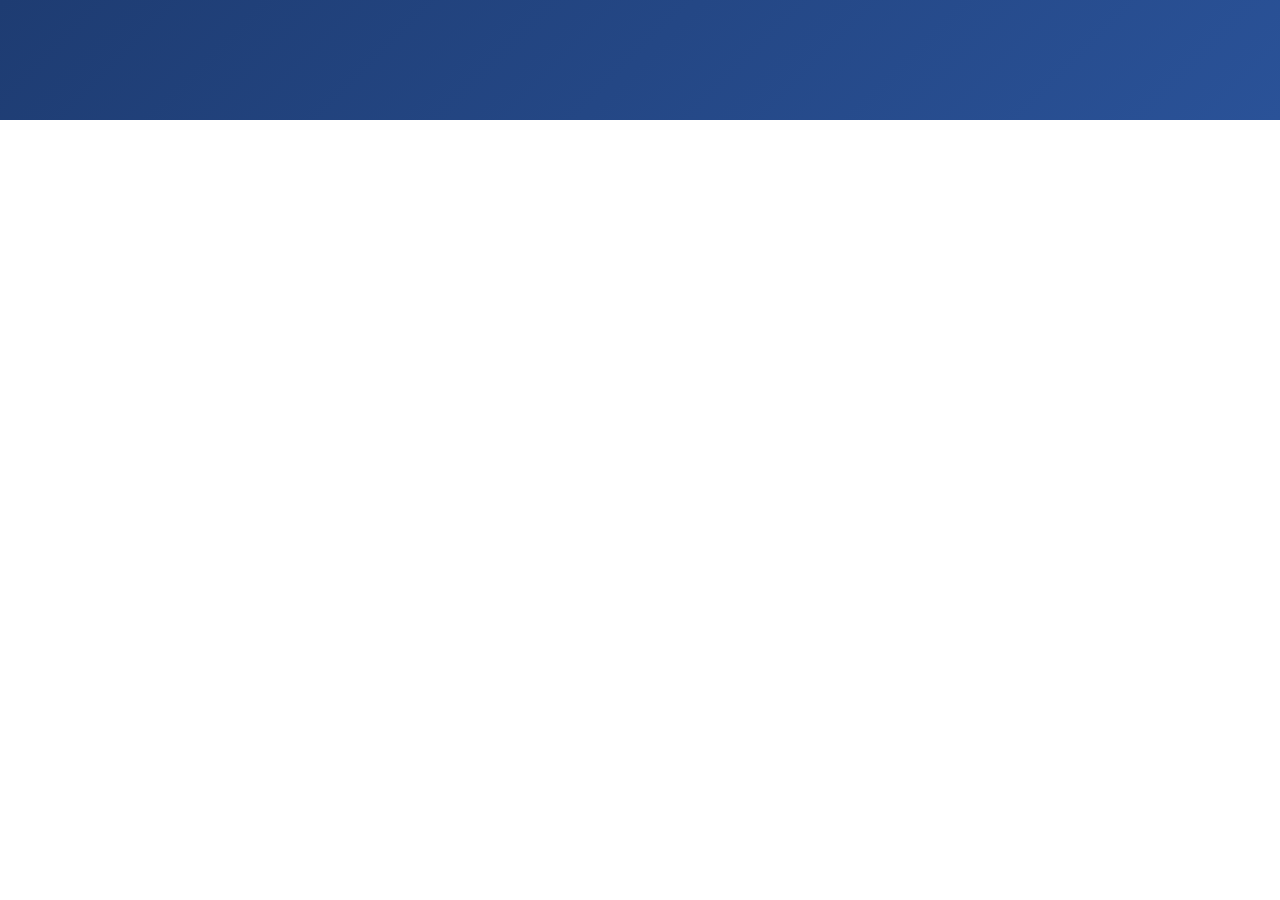
==== ejercicio_portafolio_16feb/index.html @ f3be96a8 "Se añade la carpeta de la acitividad y los archivos para el ejercicio 17 FEBRERO" ====
<!DOCTYPE html>
<html lang="en">

<head>
    <meta charset="UTF-8">
    <meta name="viewport" content="width=device-width, initial-scale=1.0">
    <!--conexion bootstrap-->
    <link href="https://cdnjs.cloudflare.com/ajax/libs/bootstrap/5.3.0/css/bootstrap.min.css" rel="stylesheet">
    <script src="https://cdnjs.cloudflare.com/ajax/libs/bootstrap/5.3.0/js/bootstrap.bundle.min.js"></script>
    <!--conexion al css-->
    <link rel="stylesheet" href="style.css">
    <!--conexion al script-->
    <script src="script.js" defer></script>
    <!--conexion a la fuente y los iconos-->
    <link href="https://fonts.googleapis.com/css2?family=Roboto:wght@300;400;500;700&display=swap" rel="stylesheet">
    <link href="https://cdnjs.cloudflare.com/ajax/libs/font-awesome/6.4.0/css/all.min.css" rel="stylesheet">

    <title>Mi portafolio</title>
</head>

<body>
    <!-- Header -->
    <header class="header"></header>
    <section class="about"></section>
    <section class="projects"></section>
    <section class="skills"></section>
    <footer class="footer"></footer>

</body>

</html>
---- ejercicio_portafolio_16feb/style.css ----
/*Estilo principal*/
:root {
    --color-primario: #1e3c72;
    --color-secundario: #2a5298;
    --acento: #ff6b6b;
    --fuente-principal: 'Roboto', sans-serif;
}

.header {
    background: linear-gradient(135deg, var(--color-primario), var(--color-secundario));
    color: white;
    padding: 60px 20px;
    text-align: center;
}

.header h1 {
    font-size: 48px;
    font-weight: 700;
    margin-bottom: 10px;
}

.header p {
    font-size: 18px;
    opacity: 0.9;
}

/*Contenido visual*/
.projects-grid {
    display: grid;
    grid-template-columns: repeat(auto-fit, minmax(300px, 1fr));
    gap: 30px;
    margin: 40px 0;
}

.project-card {
    border-radius: 8px;
    overflow: hidden;
    box-shadow: 0 4px 12px rgba(0, 0, 0, 0.1);
    transition: transform 0.3s, box-shadow 0.3s;
}

.project-card:hover {
    transform: translateY(-10px);
    box-shadow: 0 8px 24px rgba(0, 0, 0, 0.2);
}

/*Animaciones*/
@keyframes fadeIn {
    from {
        opacity: 0;
        transform: translateY(20px);
    }
    to {
        opacity: 1;
        transform: translateY(0);
    }
}

@keyframes slideInLeft {
    from {
        opacity: 0;
        transform: translateX(-50px);
    }
    to {
        opacity: 1;
        transform: translateX(0);
    }
}

.project-card {
    animation: fadeIn 0.6s ease-out;
}

.skill-badge {
    animation: slideInLeft 0.6s ease-out;
}

/*responsive*/
@media (max-width: 768px) {
    .header h1 {
        font-size: 32px;
    }
    
    .projects-grid {
        grid-template-columns: 1fr;
    }
    
    .nav-menu {
        flex-direction: column;
        gap: 10px;
    }
}
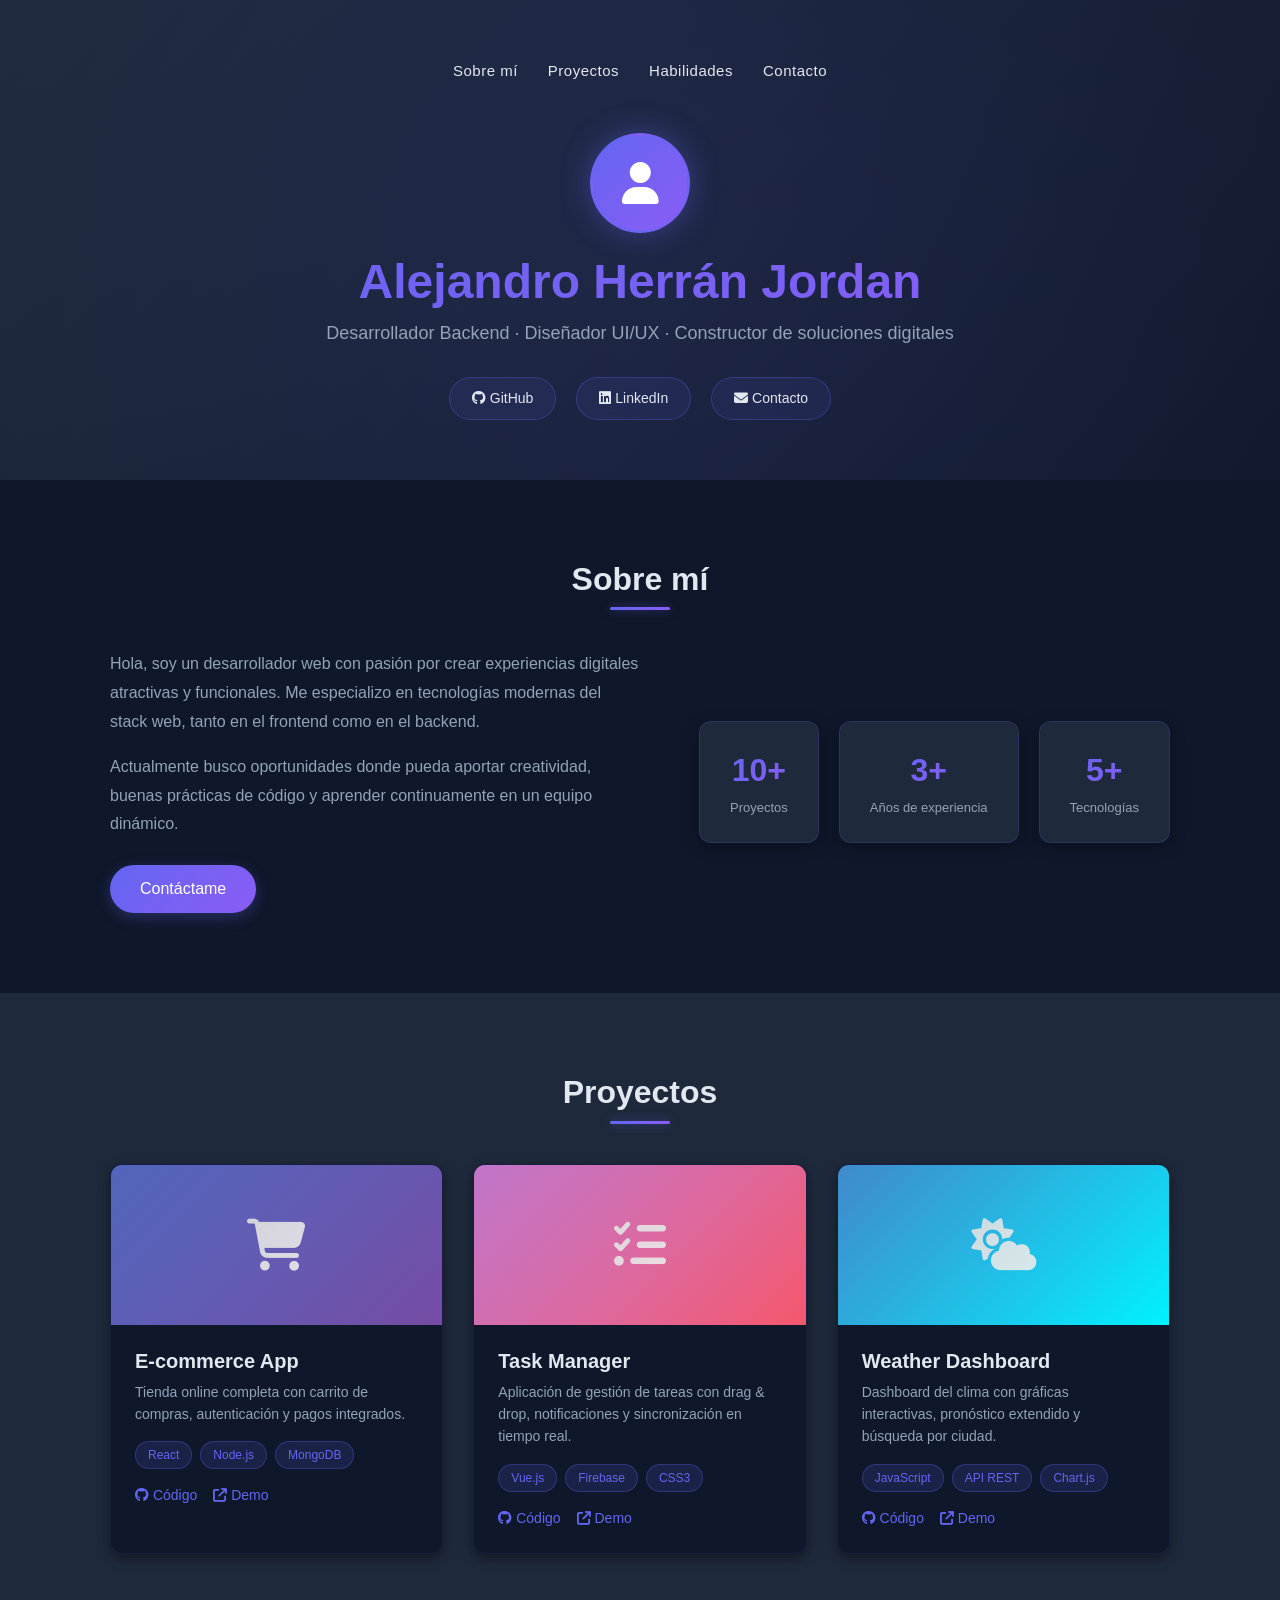
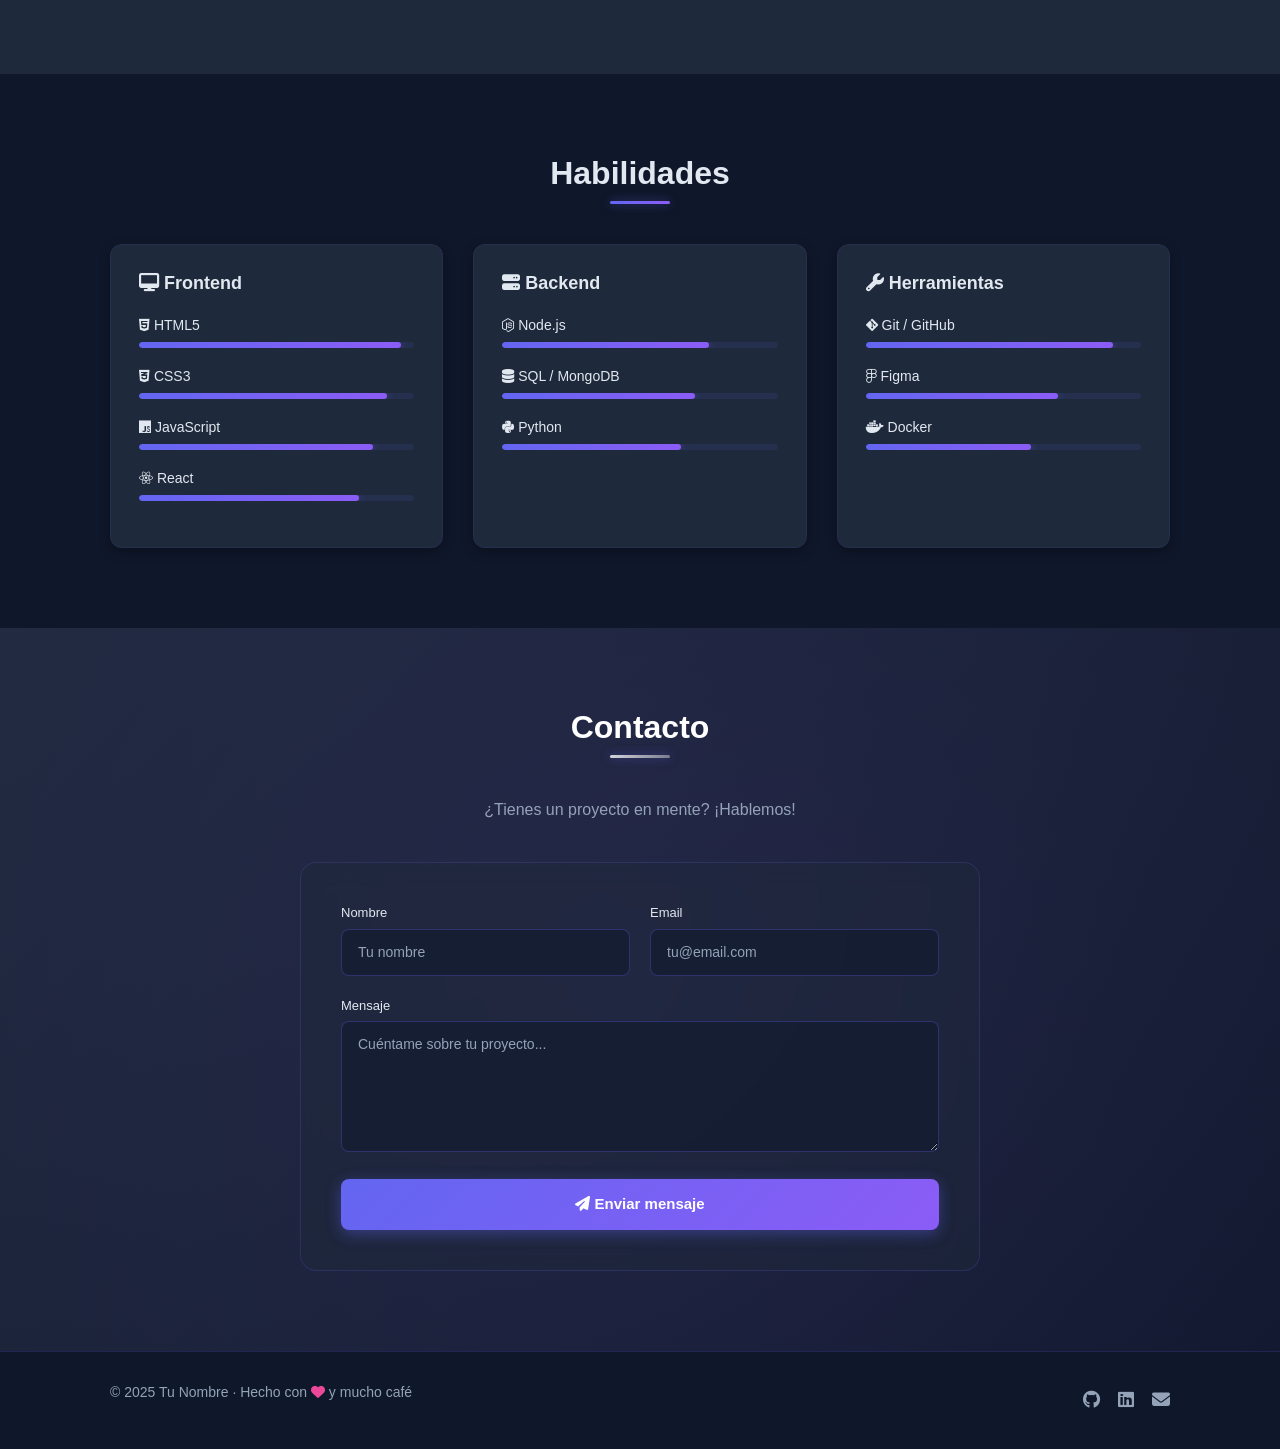
==== commit d95eb7ae: "Se elimina archivos, se termina de añadir elementos y diseño al apartado del portafolio 17/02" ====
--- a/ejercicio_portafolio_16feb/index.html
+++ b/ejercicio_portafolio_16feb/index.html
@@ -4,28 +4,238 @@
 <head>
     <meta charset="UTF-8">
     <meta name="viewport" content="width=device-width, initial-scale=1.0">
-    <!--conexion bootstrap-->
+    <!-- Conexion bootstrap -->
     <link href="https://cdnjs.cloudflare.com/ajax/libs/bootstrap/5.3.0/css/bootstrap.min.css" rel="stylesheet">
     <script src="https://cdnjs.cloudflare.com/ajax/libs/bootstrap/5.3.0/js/bootstrap.bundle.min.js"></script>
-    <!--conexion al css-->
+    <!-- conexion con css -->
     <link rel="stylesheet" href="style.css">
-    <!--conexion al script-->
+    <!-- conexion script -->
     <script src="script.js" defer></script>
-    <!--conexion a la fuente y los iconos-->
+    <!-- conexion de la fuente y los iconos -->
     <link href="https://fonts.googleapis.com/css2?family=Roboto:wght@300;400;500;700&display=swap" rel="stylesheet">
     <link href="https://cdnjs.cloudflare.com/ajax/libs/font-awesome/6.4.0/css/all.min.css" rel="stylesheet">
-
     <title>Mi portafolio</title>
 </head>
 
 <body>
+
     <!-- Header -->
-    <header class="header"></header>
-    <section class="about"></section>
-    <section class="projects"></section>
-    <section class="skills"></section>
-    <footer class="footer"></footer>
+    <header class="header">
+        <nav class="nav-menu">
+            <a href="#about">Sobre mí</a>
+            <a href="#projects">Proyectos</a>
+            <a href="#skills">Habilidades</a>
+            <a href="#contact">Contacto</a>
+        </nav>
+        <div class="header-content">
+            <div class="avatar">
+                <i class="fa-solid fa-user"></i>
+            </div>
+            <h1>Alejandro Herrán Jordan</h1>
+            <p>Desarrollador Backend · Diseñador UI/UX · Constructor de soluciones digitales</p>
+            <div class="header-links">
+                <a href="https://github.com/ahj-dev" target="_blank"><i class="fa-brands fa-github"></i> GitHub</a>
+                <a href="https://linkedin.com/" target="_blank"><i class="fa-brands fa-linkedin"></i> LinkedIn</a>
+                <a href="#contact"><i class="fa-solid fa-envelope"></i> Contacto</a>
+            </div>
+        </div>
+    </header>
+
+    <!-- Seccion sobre mi -->
+    <section class="about" id="about">
+        <div class="container">
+            <h2 class="section-title">Sobre mí</h2>
+            <div class="about-content">
+                <div class="about-text">
+                    <p>Hola, soy un desarrollador web con pasión por crear experiencias digitales atractivas y funcionales. Me especializo en tecnologías modernas del stack web, tanto en el frontend como en el backend.</p>
+                    <p>Actualmente busco oportunidades donde pueda aportar creatividad, buenas prácticas de código y aprender continuamente en un equipo dinámico.</p>
+                    <a href="#contact" class="btn-primary">Contáctame</a>
+                </div>
+                <div class="about-stats">
+                    <div class="stat-card">
+                        <span class="stat-number">10+</span>
+                        <span class="stat-label">Proyectos</span>
+                    </div>
+                    <div class="stat-card">
+                        <span class="stat-number">3+</span>
+                        <span class="stat-label">Años de experiencia</span>
+                    </div>
+                    <div class="stat-card">
+                        <span class="stat-number">5+</span>
+                        <span class="stat-label">Tecnologías</span>
+                    </div>
+                </div>
+            </div>
+        </div>
+    </section>
+
+    <!-- Proyectos -->
+    <section class="projects" id="projects">
+        <div class="container">
+            <h2 class="section-title">Proyectos</h2>
+            <div class="projects-grid">
+
+                <div class="project-card">
+                    <div class="project-img" style="background: linear-gradient(135deg, #667eea, #764ba2);">
+                        <i class="fa-solid fa-cart-shopping"></i>
+                    </div>
+                    <div class="project-info">
+                        <h3>E-commerce App</h3>
+                        <p>Tienda online completa con carrito de compras, autenticación y pagos integrados.</p>
+                        <div class="project-tags">
+                            <span>React</span><span>Node.js</span><span>MongoDB</span>
+                        </div>
+                        <div class="project-links">
+                            <a href="#"><i class="fa-brands fa-github"></i> Código</a>
+                            <a href="#"><i class="fa-solid fa-arrow-up-right-from-square"></i> Demo</a>
+                        </div>
+                    </div>
+                </div>
+
+                <div class="project-card">
+                    <div class="project-img" style="background: linear-gradient(135deg, #f093fb, #f5576c);">
+                        <i class="fa-solid fa-list-check"></i>
+                    </div>
+                    <div class="project-info">
+                        <h3>Task Manager</h3>
+                        <p>Aplicación de gestión de tareas con drag & drop, notificaciones y sincronización en tiempo real.</p>
+                        <div class="project-tags">
+                            <span>Vue.js</span><span>Firebase</span><span>CSS3</span>
+                        </div>
+                        <div class="project-links">
+                            <a href="#"><i class="fa-brands fa-github"></i> Código</a>
+                            <a href="#"><i class="fa-solid fa-arrow-up-right-from-square"></i> Demo</a>
+                        </div>
+                    </div>
+                </div>
+
+                <div class="project-card">
+                    <div class="project-img" style="background: linear-gradient(135deg, #4facfe, #00f2fe);">
+                        <i class="fa-solid fa-cloud-sun"></i>
+                    </div>
+                    <div class="project-info">
+                        <h3>Weather Dashboard</h3>
+                        <p>Dashboard del clima con gráficas interactivas, pronóstico extendido y búsqueda por ciudad.</p>
+                        <div class="project-tags">
+                            <span>JavaScript</span><span>API REST</span><span>Chart.js</span>
+                        </div>
+                        <div class="project-links">
+                            <a href="#"><i class="fa-brands fa-github"></i> Código</a>
+                            <a href="#"><i class="fa-solid fa-arrow-up-right-from-square"></i> Demo</a>
+                        </div>
+                    </div>
+                </div>
+
+            </div>
+        </div>
+    </section>
+
+    <!-- Habilidades -->
+    <section class="skills" id="skills">
+        <div class="container">
+            <h2 class="section-title">Habilidades</h2>
+            <div class="skills-content">
+
+                <div class="skills-category">
+                    <h3><i class="fa-solid fa-desktop"></i> Frontend</h3>
+                    <div class="skills-list">
+                        <div class="skill-badge">
+                            <i class="fa-brands fa-html5"></i> HTML5
+                            <div class="skill-bar"><div class="skill-fill" style="width:95%"></div></div>
+                        </div>
+                        <div class="skill-badge">
+                            <i class="fa-brands fa-css3-alt"></i> CSS3
+                            <div class="skill-bar"><div class="skill-fill" style="width:90%"></div></div>
+                        </div>
+                        <div class="skill-badge">
+                            <i class="fa-brands fa-js"></i> JavaScript
+                            <div class="skill-bar"><div class="skill-fill" style="width:85%"></div></div>
+                        </div>
+                        <div class="skill-badge">
+                            <i class="fa-brands fa-react"></i> React
+                            <div class="skill-bar"><div class="skill-fill" style="width:80%"></div></div>
+                        </div>
+                    </div>
+                </div>
+
+                <div class="skills-category">
+                    <h3><i class="fa-solid fa-server"></i> Backend</h3>
+                    <div class="skills-list">
+                        <div class="skill-badge">
+                            <i class="fa-brands fa-node-js"></i> Node.js
+                            <div class="skill-bar"><div class="skill-fill" style="width:75%"></div></div>
+                        </div>
+                        <div class="skill-badge">
+                            <i class="fa-solid fa-database"></i> SQL / MongoDB
+                            <div class="skill-bar"><div class="skill-fill" style="width:70%"></div></div>
+                        </div>
+                        <div class="skill-badge">
+                            <i class="fa-brands fa-python"></i> Python
+                            <div class="skill-bar"><div class="skill-fill" style="width:65%"></div></div>
+                        </div>
+                    </div>
+                </div>
+
+                <div class="skills-category">
+                    <h3><i class="fa-solid fa-wrench"></i> Herramientas</h3>
+                    <div class="skills-list">
+                        <div class="skill-badge">
+                            <i class="fa-brands fa-git-alt"></i> Git / GitHub
+                            <div class="skill-bar"><div class="skill-fill" style="width:90%"></div></div>
+                        </div>
+                        <div class="skill-badge">
+                            <i class="fa-brands fa-figma"></i> Figma
+                            <div class="skill-bar"><div class="skill-fill" style="width:70%"></div></div>
+                        </div>
+                        <div class="skill-badge">
+                            <i class="fa-brands fa-docker"></i> Docker
+                            <div class="skill-bar"><div class="skill-fill" style="width:60%"></div></div>
+                        </div>
+                    </div>
+                </div>
+
+            </div>
+        </div>
+    </section>
+
+    <!-- Contacto -->
+    <section class="contact" id="contact">
+        <div class="container">
+            <h2 class="section-title light">Contacto</h2>
+            <p class="contact-subtitle">¿Tienes un proyecto en mente? ¡Hablemos!</p>
+            <form id="contactForm" class="contact-form">
+                <div class="form-row">
+                    <div class="form-group">
+                        <label for="nombre">Nombre</label>
+                        <input type="text" id="nombre" placeholder="Tu nombre" required>
+                    </div>
+                    <div class="form-group">
+                        <label for="email">Email</label>
+                        <input type="email" id="email" placeholder="tu@email.com" required>
+                    </div>
+                </div>
+                <div class="form-group">
+                    <label for="mensaje">Mensaje</label>
+                    <textarea id="mensaje" rows="5" placeholder="Cuéntame sobre tu proyecto..."></textarea>
+                </div>
+                <button type="submit" class="btn-submit">
+                    <i class="fa-solid fa-paper-plane"></i> Enviar mensaje
+                </button>
+            </form>
+        </div>
+    </section>
+
+    <!-- Footer -->
+    <footer class="footer">
+        <div class="container">
+            <p>&copy; 2025 Tu Nombre · Hecho con <i class="fa-solid fa-heart" style="color: var(--acento)"></i> y mucho café</p>
+            <div class="footer-links">
+                <a href="https://github.com/" target="_blank"><i class="fa-brands fa-github"></i></a>
+                <a href="https://linkedin.com/" target="_blank"><i class="fa-brands fa-linkedin"></i></a>
+                <a href="mailto:tu@email.com"><i class="fa-solid fa-envelope"></i></a>
+            </div>
+        </div>
+    </footer>
 
 </body>
-
 </html>
--- a/ejercicio_portafolio_16feb/style.css
+++ b/ejercicio_portafolio_16feb/style.css
@@ -1,30 +1,284 @@
-/*Estilo principal*/
+/* ===== VARIABLES Y BASE ===== */
 :root {
-    --color-primario: #1e3c72;
-    --color-secundario: #2a5298;
-    --acento: #ff6b6b;
+    --color-primario: #6366f1;      
+    --color-secundario: #8b5cf6;    
+    --acento: #ec4899;              
     --fuente-principal: 'Roboto', sans-serif;
-}
-
+    --bg-oscuro: #0f172a;           
+    --bg-claro: #1e293b;            
+    --texto: #e2e8f0;               
+    --texto-secundario: #94a3b8;   
+}
+* {
+    margin: 0;
+    padding: 0;
+    box-sizing: border-box;
+}
+
+body {
+    font-family: var(--fuente-principal);
+    color: var(--texto);
+    background-color: var(--bg-oscuro);
+    scroll-behavior: smooth;
+}
+
+.container {
+    max-width: 1100px;
+    margin: 0 auto;
+    padding: 0 20px;
+}
+
+/* ===== HEADER ===== */
 .header {
-    background: linear-gradient(135deg, var(--color-primario), var(--color-secundario));
+    background: linear-gradient(135deg, #1e293b 0%, #0f172a 100%);
+    position: relative;
+    overflow: hidden;
     color: white;
     padding: 60px 20px;
     text-align: center;
+}
+
+/* Efecto de brillo de fondo */
+.header::before {
+    content: '';
+    position: absolute;
+    top: -50%;
+    left: -50%;
+    width: 200%;
+    height: 200%;
+    background: radial-gradient(circle, rgba(99, 102, 241, 0.1) 0%, transparent 70%);
+    animation: pulse 8s ease-in-out infinite;
+}
+
+@keyframes pulse {
+    0%, 100% { transform: scale(1); opacity: 0.5; }
+    50% { transform: scale(1.1); opacity: 0.8; }
+}
+
+.nav-menu {
+    display: flex;
+    justify-content: center;
+    gap: 30px;
+    margin-bottom: 50px;
+    flex-wrap: wrap;
+    position: relative;
+    z-index: 1;
+}
+
+.nav-menu a {
+    color: var(--texto);
+    text-decoration: none;
+    font-weight: 500;
+    font-size: 15px;
+    letter-spacing: 0.5px;
+    transition: color 0.2s;
+    position: relative;
+}
+
+.nav-menu a::after {
+    content: '';
+    position: absolute;
+    bottom: -5px;
+    left: 0;
+    width: 0;
+    height: 2px;
+    background: var(--color-primario);
+    transition: width 0.3s;
+}
+
+.nav-menu a:hover {
+    color: var(--color-primario);
+}
+
+.nav-menu a:hover::after {
+    width: 100%;
+}
+
+.avatar {
+    width: 100px;
+    height: 100px;
+    border-radius: 50%;
+    background: linear-gradient(135deg, var(--color-primario), var(--color-secundario));
+    display: flex;
+    align-items: center;
+    justify-content: center;
+    margin: 0 auto 20px;
+    font-size: 42px;
+    border: 3px solid rgba(99, 102, 241, 0.3);
+    box-shadow: 0 0 30px rgba(99, 102, 241, 0.4);
+    position: relative;
+    z-index: 1;
 }
 
 .header h1 {
     font-size: 48px;
     font-weight: 700;
     margin-bottom: 10px;
+    background: linear-gradient(135deg, var(--color-primario), var(--color-secundario));
+    -webkit-background-clip: text;
+    -webkit-text-fill-color: transparent;
+    background-clip: text;
+    position: relative;
+    z-index: 1;
 }
 
 .header p {
     font-size: 18px;
-    opacity: 0.9;
-}
-
-/*Contenido visual*/
+    color: var(--texto-secundario);
+    margin-bottom: 30px;
+    position: relative;
+    z-index: 1;
+}
+
+.header-links {
+    display: flex;
+    justify-content: center;
+    gap: 20px;
+    flex-wrap: wrap;
+    position: relative;
+    z-index: 1;
+}
+
+.header-links a {
+    color: var(--texto);
+    text-decoration: none;
+    background: rgba(99, 102, 241, 0.1);
+    padding: 10px 22px;
+    border-radius: 25px;
+    border: 1px solid rgba(99, 102, 241, 0.3);
+    font-size: 14px;
+    transition: all 0.3s;
+    backdrop-filter: blur(10px);
+}
+
+.header-links a:hover {
+    background: rgba(99, 102, 241, 0.2);
+    border-color: var(--color-primario);
+    transform: translateY(-2px);
+    box-shadow: 0 5px 15px rgba(99, 102, 241, 0.3);
+}
+
+/* ===== SECCIONES ===== */
+.section-title {
+    font-size: 32px;
+    font-weight: 700;
+    color: var(--texto);
+    text-align: center;
+    margin-bottom: 40px;
+    position: relative;
+    padding-bottom: 12px;
+}
+
+.section-title::after {
+    content: '';
+    position: absolute;
+    bottom: 0;
+    left: 50%;
+    transform: translateX(-50%);
+    width: 60px;
+    height: 3px;
+    background: linear-gradient(90deg, var(--color-primario), var(--color-secundario));
+    border-radius: 2px;
+    box-shadow: 0 0 10px rgba(99, 102, 241, 0.5);
+}
+
+.section-title.light {
+    color: white;
+}
+
+.section-title.light::after {
+    background: linear-gradient(90deg, rgba(255,255,255,0.8), rgba(255,255,255,0.4));
+}
+
+/* ===== SOBRE MÍ ===== */
+.about {
+    padding: 80px 20px;
+    background: var(--bg-oscuro);
+}
+
+.about-content {
+    display: flex;
+    gap: 60px;
+    align-items: center;
+    flex-wrap: wrap;
+}
+
+.about-text {
+    flex: 1;
+    min-width: 260px;
+}
+
+.about-text p {
+    font-size: 16px;
+    line-height: 1.8;
+    color: var(--texto-secundario);
+    margin-bottom: 16px;
+}
+
+.btn-primary {
+    display: inline-block;
+    margin-top: 10px;
+    padding: 12px 30px;
+    background: linear-gradient(135deg, var(--color-primario), var(--color-secundario));
+    color: white;
+    border-radius: 25px;
+    text-decoration: none;
+    font-weight: 500;
+    transition: all 0.3s;
+    box-shadow: 0 4px 15px rgba(99, 102, 241, 0.3);
+}
+
+.btn-primary:hover {
+    transform: translateY(-2px);
+    box-shadow: 0 6px 25px rgba(99, 102, 241, 0.5);
+}
+
+.about-stats {
+    display: flex;
+    gap: 20px;
+    flex-wrap: wrap;
+}
+
+.stat-card {
+    background: var(--bg-claro);
+    border-radius: 12px;
+    padding: 24px 30px;
+    text-align: center;
+    box-shadow: 0 4px 16px rgba(0,0,0,0.3);
+    min-width: 110px;
+    border: 1px solid rgba(99, 102, 241, 0.2);
+    transition: all 0.3s;
+}
+
+.stat-card:hover {
+    transform: translateY(-5px);
+    border-color: var(--color-primario);
+    box-shadow: 0 8px 25px rgba(99, 102, 241, 0.4);
+}
+
+.stat-number {
+    display: block;
+    font-size: 32px;
+    font-weight: 700;
+    background: linear-gradient(135deg, var(--color-primario), var(--color-secundario));
+    -webkit-background-clip: text;
+    -webkit-text-fill-color: transparent;
+    background-clip: text;
+}
+
+.stat-label {
+    display: block;
+    font-size: 13px;
+    color: var(--texto-secundario);
+    margin-top: 4px;
+}
+
+/* ===== PROYECTOS ===== */
+.projects {
+    padding: 80px 20px;
+    background: var(--bg-claro);
+}
+
 .projects-grid {
     display: grid;
     grid-template-columns: repeat(auto-fit, minmax(300px, 1fr));
@@ -33,60 +287,306 @@
 }
 
 .project-card {
-    border-radius: 8px;
+    border-radius: 12px;
     overflow: hidden;
-    box-shadow: 0 4px 12px rgba(0, 0, 0, 0.1);
-    transition: transform 0.3s, box-shadow 0.3s;
+    box-shadow: 0 4px 12px rgba(0, 0, 0, 0.4);
+    transition: all 0.3s;
+    background: var(--bg-oscuro);
+    animation: fadeIn 0.6s ease-out;
+    border: 1px solid rgba(99, 102, 241, 0.1);
 }
 
 .project-card:hover {
     transform: translateY(-10px);
-    box-shadow: 0 8px 24px rgba(0, 0, 0, 0.2);
-}
-
-/*Animaciones*/
+    box-shadow: 0 15px 35px rgba(99, 102, 241, 0.4);
+    border-color: var(--color-primario);
+}
+
+.project-img {
+    height: 160px;
+    display: flex;
+    align-items: center;
+    justify-content: center;
+    font-size: 52px;
+    color: rgba(255,255,255,0.9);
+    position: relative;
+    overflow: hidden;
+}
+
+.project-img::after {
+    content: '';
+    position: absolute;
+    top: 0;
+    left: 0;
+    right: 0;
+    bottom: 0;
+    background: linear-gradient(135deg, rgba(0,0,0,0.2), rgba(0,0,0,0));
+}
+
+.project-info {
+    padding: 24px;
+}
+
+.project-info h3 {
+    font-size: 20px;
+    font-weight: 700;
+    margin-bottom: 8px;
+    color: var(--texto);
+}
+
+.project-info p {
+    font-size: 14px;
+    color: var(--texto-secundario);
+    line-height: 1.6;
+    margin-bottom: 16px;
+}
+
+.project-tags {
+    display: flex;
+    gap: 8px;
+    flex-wrap: wrap;
+    margin-bottom: 16px;
+}
+
+.project-tags span {
+    background: rgba(99, 102, 241, 0.15);
+    color: var(--color-primario);
+    font-size: 12px;
+    font-weight: 500;
+    padding: 4px 12px;
+    border-radius: 20px;
+    border: 1px solid rgba(99, 102, 241, 0.3);
+}
+
+.project-links {
+    display: flex;
+    gap: 16px;
+}
+
+.project-links a {
+    color: var(--color-primario);
+    text-decoration: none;
+    font-size: 14px;
+    font-weight: 500;
+    transition: color 0.2s;
+}
+
+.project-links a:hover {
+    color: var(--acento);
+}
+
+/* ===== HABILIDADES ===== */
+.skills {
+    padding: 80px 20px;
+    background: var(--bg-oscuro);
+}
+
+.skills-content {
+    display: grid;
+    grid-template-columns: repeat(auto-fit, minmax(280px, 1fr));
+    gap: 30px;
+}
+
+.skills-category {
+    background: var(--bg-claro);
+    border-radius: 12px;
+    padding: 28px;
+    box-shadow: 0 4px 12px rgba(0,0,0,0.3);
+    border: 1px solid rgba(99, 102, 241, 0.1);
+    transition: all 0.3s;
+}
+
+.skills-category:hover {
+    border-color: var(--color-primario);
+    box-shadow: 0 8px 25px rgba(99, 102, 241, 0.3);
+}
+
+.skills-category h3 {
+    font-size: 18px;
+    font-weight: 700;
+    color: var(--texto);
+    margin-bottom: 20px;
+}
+
+.skill-badge {
+    font-size: 14px;
+    color: var(--texto);
+    margin-bottom: 18px;
+    animation: slideInLeft 0.6s ease-out;
+}
+
+.skill-bar {
+    height: 6px;
+    background: rgba(99, 102, 241, 0.1);
+    border-radius: 3px;
+    margin-top: 6px;
+    overflow: hidden;
+}
+
+.skill-fill {
+    height: 100%;
+    background: linear-gradient(90deg, var(--color-primario), var(--color-secundario));
+    border-radius: 3px;
+    transition: width 1s ease;
+    box-shadow: 0 0 10px rgba(99, 102, 241, 0.5);
+}
+
+/* ===== CONTACTO ===== */
+.contact {
+    padding: 80px 20px;
+    background: linear-gradient(135deg, #1e293b 0%, #0f172a 100%);
+    color: white;
+    position: relative;
+    overflow: hidden;
+}
+
+.contact::before {
+    content: '';
+    position: absolute;
+    top: -50%;
+    right: -50%;
+    width: 200%;
+    height: 200%;
+    background: radial-gradient(circle, rgba(139, 92, 246, 0.1) 0%, transparent 70%);
+}
+
+.contact-subtitle {
+    text-align: center;
+    color: var(--texto-secundario);
+    margin-bottom: 40px;
+    font-size: 16px;
+    position: relative;
+    z-index: 1;
+}
+
+.contact-form {
+    max-width: 680px;
+    margin: 0 auto;
+    background: rgba(30, 41, 59, 0.5);
+    border-radius: 16px;
+    padding: 40px;
+    border: 1px solid rgba(99, 102, 241, 0.2);
+    backdrop-filter: blur(10px);
+    position: relative;
+    z-index: 1;
+}
+
+.form-row {
+    display: flex;
+    gap: 20px;
+}
+
+.form-group {
+    flex: 1;
+    margin-bottom: 20px;
+}
+
+.form-group label {
+    display: block;
+    font-size: 13px;
+    margin-bottom: 6px;
+    color: var(--texto);
+}
+
+.form-group input,
+.form-group textarea {
+    width: 100%;
+    padding: 12px 16px;
+    border-radius: 8px;
+    border: 1px solid rgba(99, 102, 241, 0.3);
+    background: rgba(15, 23, 42, 0.5);
+    color: var(--texto);
+    font-family: var(--fuente-principal);
+    font-size: 14px;
+    outline: none;
+    transition: all 0.2s;
+}
+
+.form-group input::placeholder,
+.form-group textarea::placeholder {
+    color: var(--texto-secundario);
+}
+
+.form-group input:focus,
+.form-group textarea:focus {
+    border-color: var(--color-primario);
+    box-shadow: 0 0 15px rgba(99, 102, 241, 0.3);
+}
+
+.btn-submit {
+    width: 100%;
+    padding: 14px;
+    background: linear-gradient(135deg, var(--color-primario), var(--color-secundario));
+    color: white;
+    border: none;
+    border-radius: 8px;
+    font-size: 15px;
+    font-weight: 600;
+    cursor: pointer;
+    transition: all 0.3s;
+    font-family: var(--fuente-principal);
+    box-shadow: 0 4px 15px rgba(99, 102, 241, 0.4);
+}
+
+.btn-submit:hover {
+    transform: translateY(-2px);
+    box-shadow: 0 6px 25px rgba(99, 102, 241, 0.6);
+}
+
+/* ===== FOOTER ===== */
+.footer {
+    background: #0f172a;
+    color: var(--texto-secundario);
+    padding: 30px 20px;
+    text-align: center;
+    border-top: 1px solid rgba(99, 102, 241, 0.2);
+}
+
+.footer .container {
+    display: flex;
+    align-items: center;
+    justify-content: space-between;
+    flex-wrap: wrap;
+    gap: 16px;
+}
+
+.footer p {
+    font-size: 14px;
+}
+
+.footer-links {
+    display: flex;
+    gap: 18px;
+}
+
+.footer-links a {
+    color: var(--texto-secundario);
+    font-size: 18px;
+    transition: all 0.2s;
+}
+
+.footer-links a:hover {
+    color: var(--color-primario);
+    transform: translateY(-2px);
+}
+
+/* ===== ANIMACIONES ===== */
 @keyframes fadeIn {
-    from {
-        opacity: 0;
-        transform: translateY(20px);
-    }
-    to {
-        opacity: 1;
-        transform: translateY(0);
-    }
+    from { opacity: 0; transform: translateY(20px); }
+    to   { opacity: 1; transform: translateY(0); }
 }
 
 @keyframes slideInLeft {
-    from {
-        opacity: 0;
-        transform: translateX(-50px);
-    }
-    to {
-        opacity: 1;
-        transform: translateX(0);
-    }
-}
-
-.project-card {
-    animation: fadeIn 0.6s ease-out;
-}
-
-.skill-badge {
-    animation: slideInLeft 0.6s ease-out;
-}
-
-/*responsive*/
+    from { opacity: 0; transform: translateX(-50px); }
+    to   { opacity: 1; transform: translateX(0); }
+}
+
+/* ===== RESPONSIVE ===== */
 @media (max-width: 768px) {
-    .header h1 {
-        font-size: 32px;
-    }
-    
-    .projects-grid {
-        grid-template-columns: 1fr;
-    }
-    
-    .nav-menu {
-        flex-direction: column;
-        gap: 10px;
-    }
-}
+    .header h1 { font-size: 32px; }
+    .projects-grid { grid-template-columns: 1fr; }
+    .nav-menu { flex-direction: column; gap: 10px; }
+    .about-content { flex-direction: column; }
+    .form-row { flex-direction: column; }
+    .footer .container { flex-direction: column; text-align: center; }
+}
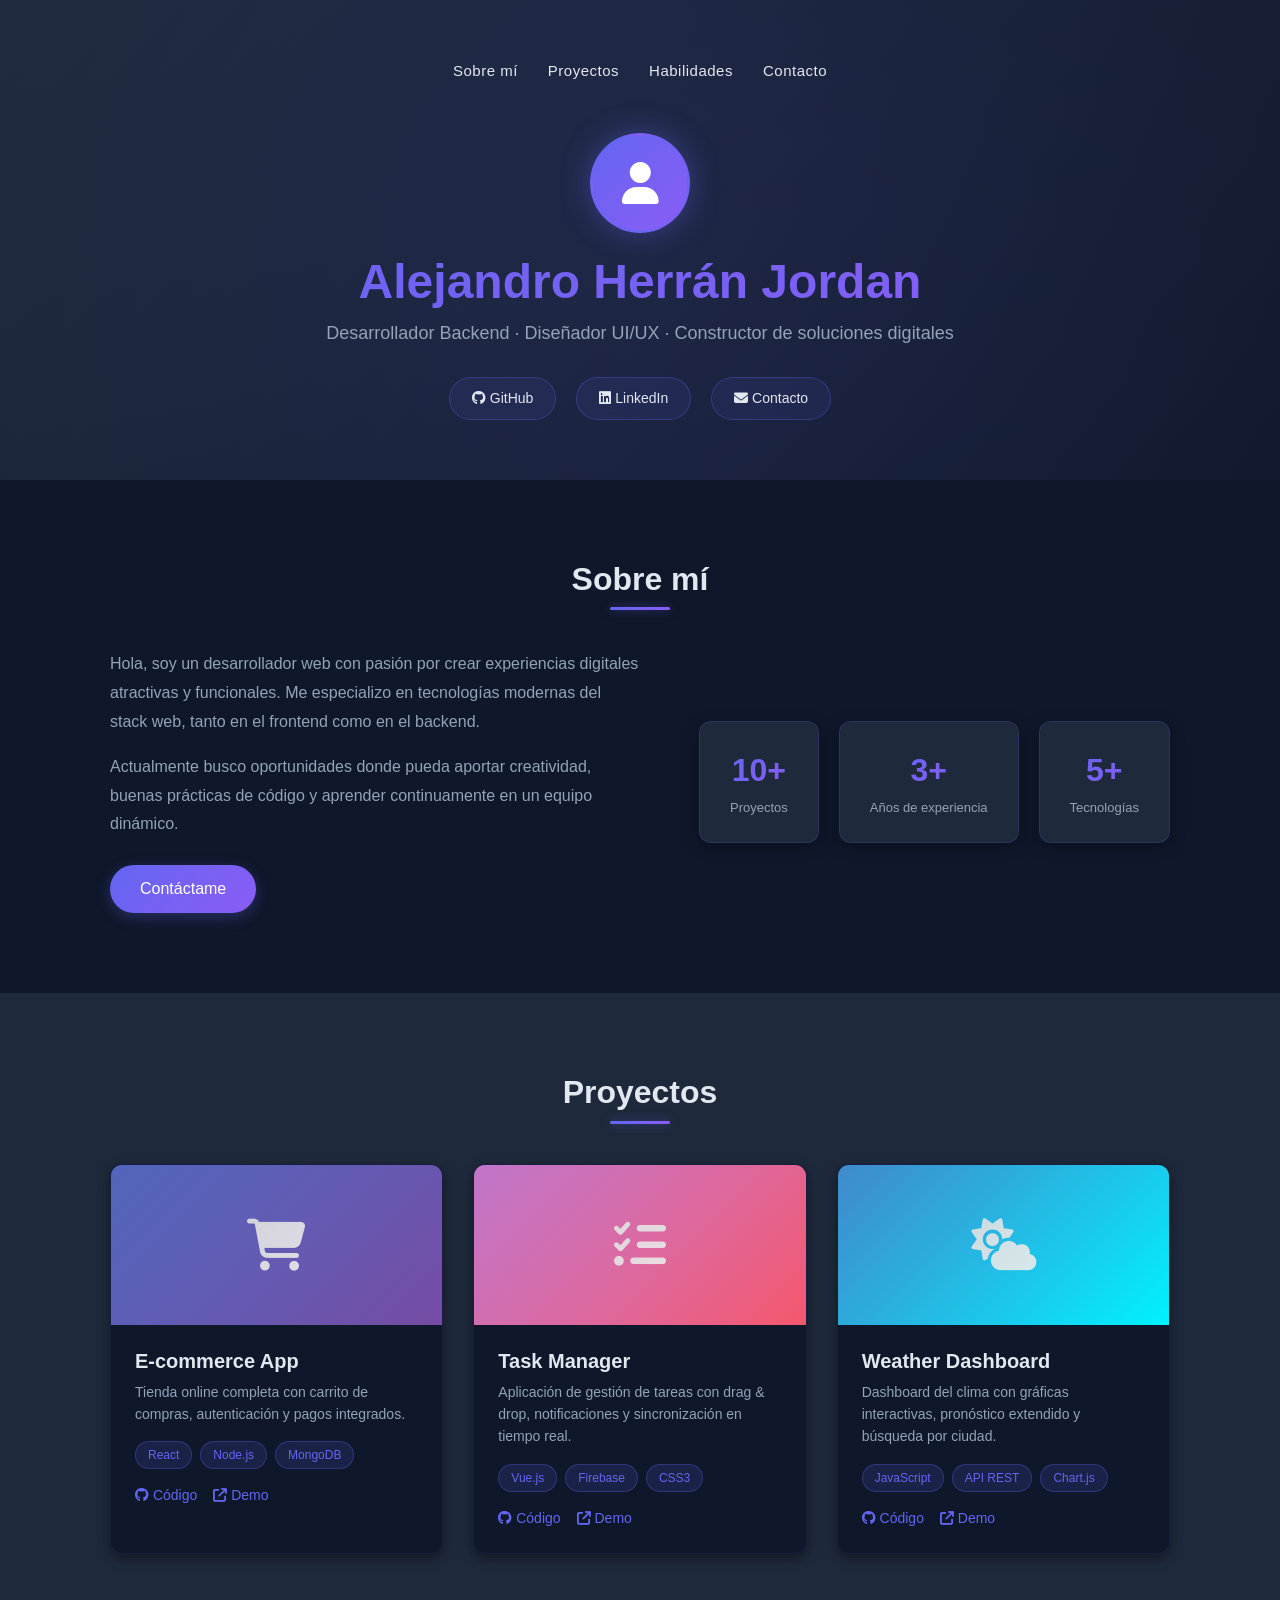
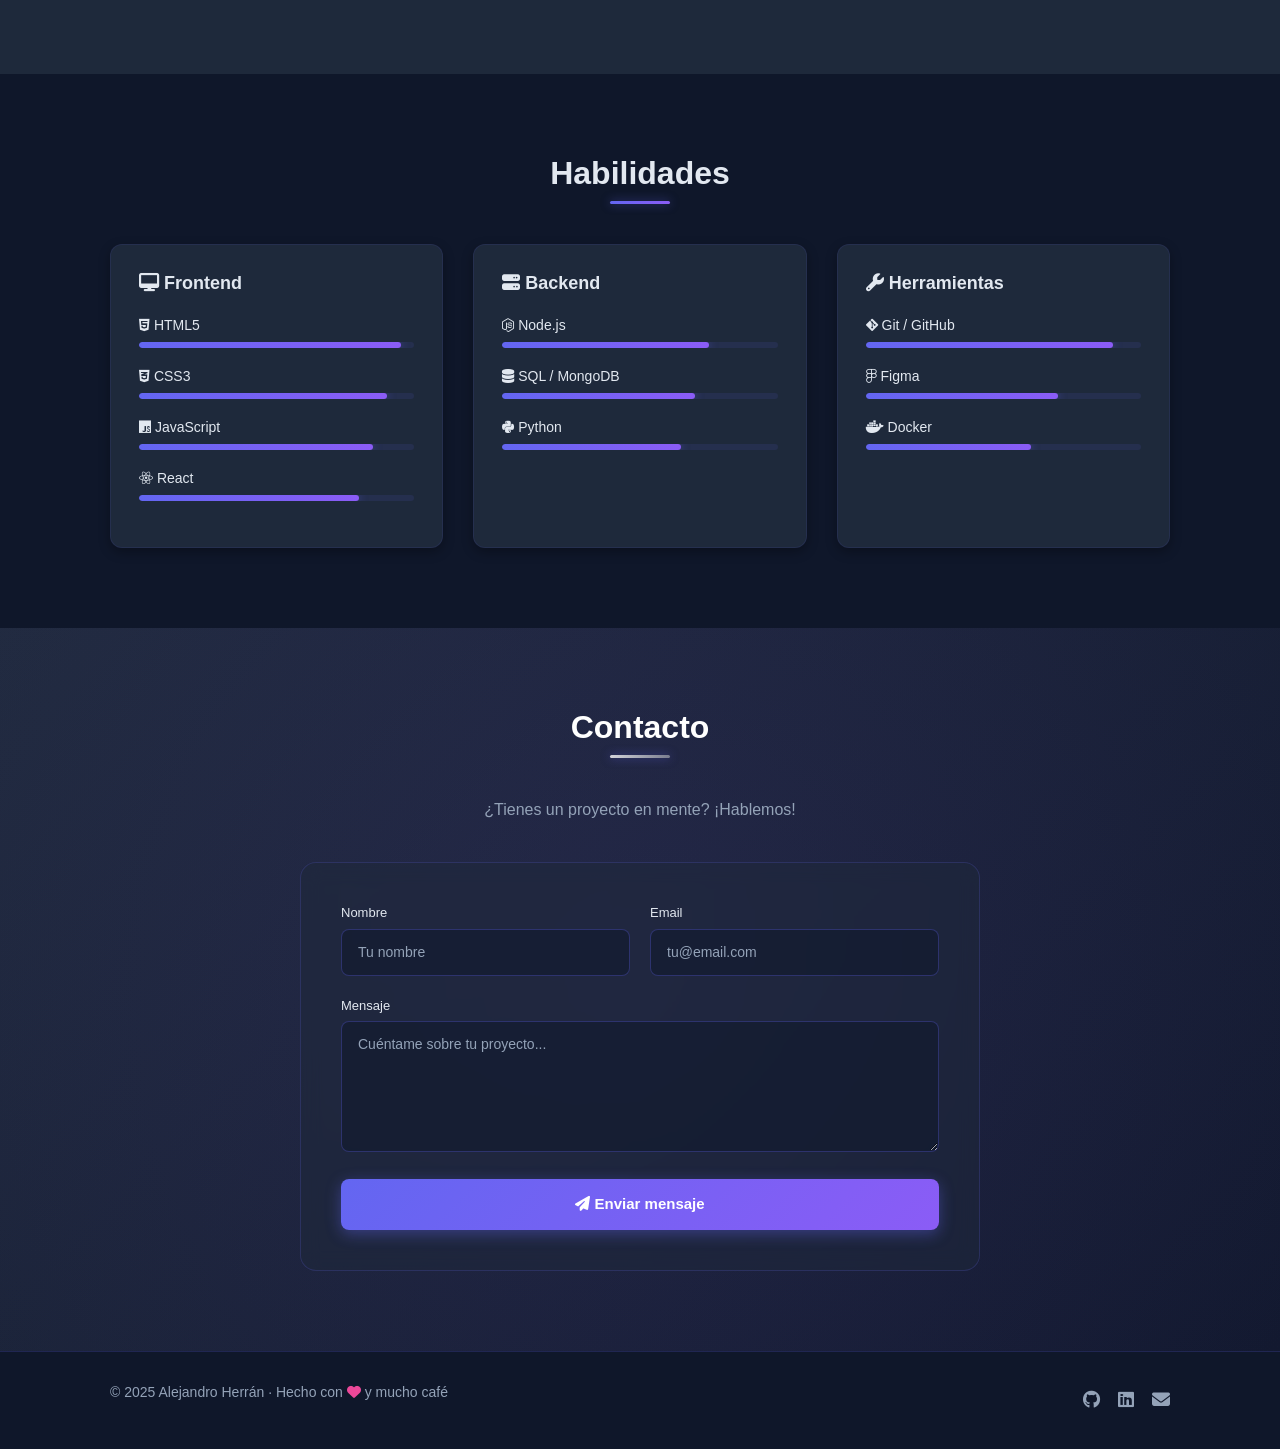
==== commit 9afd3f8e: "se arreglo un pequeño error 17/02" ====
--- a/ejercicio_portafolio_16feb/index.html
+++ b/ejercicio_portafolio_16feb/index.html
@@ -228,7 +228,7 @@
     <!-- Footer -->
     <footer class="footer">
         <div class="container">
-            <p>&copy; 2025 Tu Nombre · Hecho con <i class="fa-solid fa-heart" style="color: var(--acento)"></i> y mucho café</p>
+            <p>&copy; 2025 Alejandro Herrán · Hecho con <i class="fa-solid fa-heart" style="color: var(--acento)"></i> y mucho café</p>
             <div class="footer-links">
                 <a href="https://github.com/" target="_blank"><i class="fa-brands fa-github"></i></a>
                 <a href="https://linkedin.com/" target="_blank"><i class="fa-brands fa-linkedin"></i></a>
